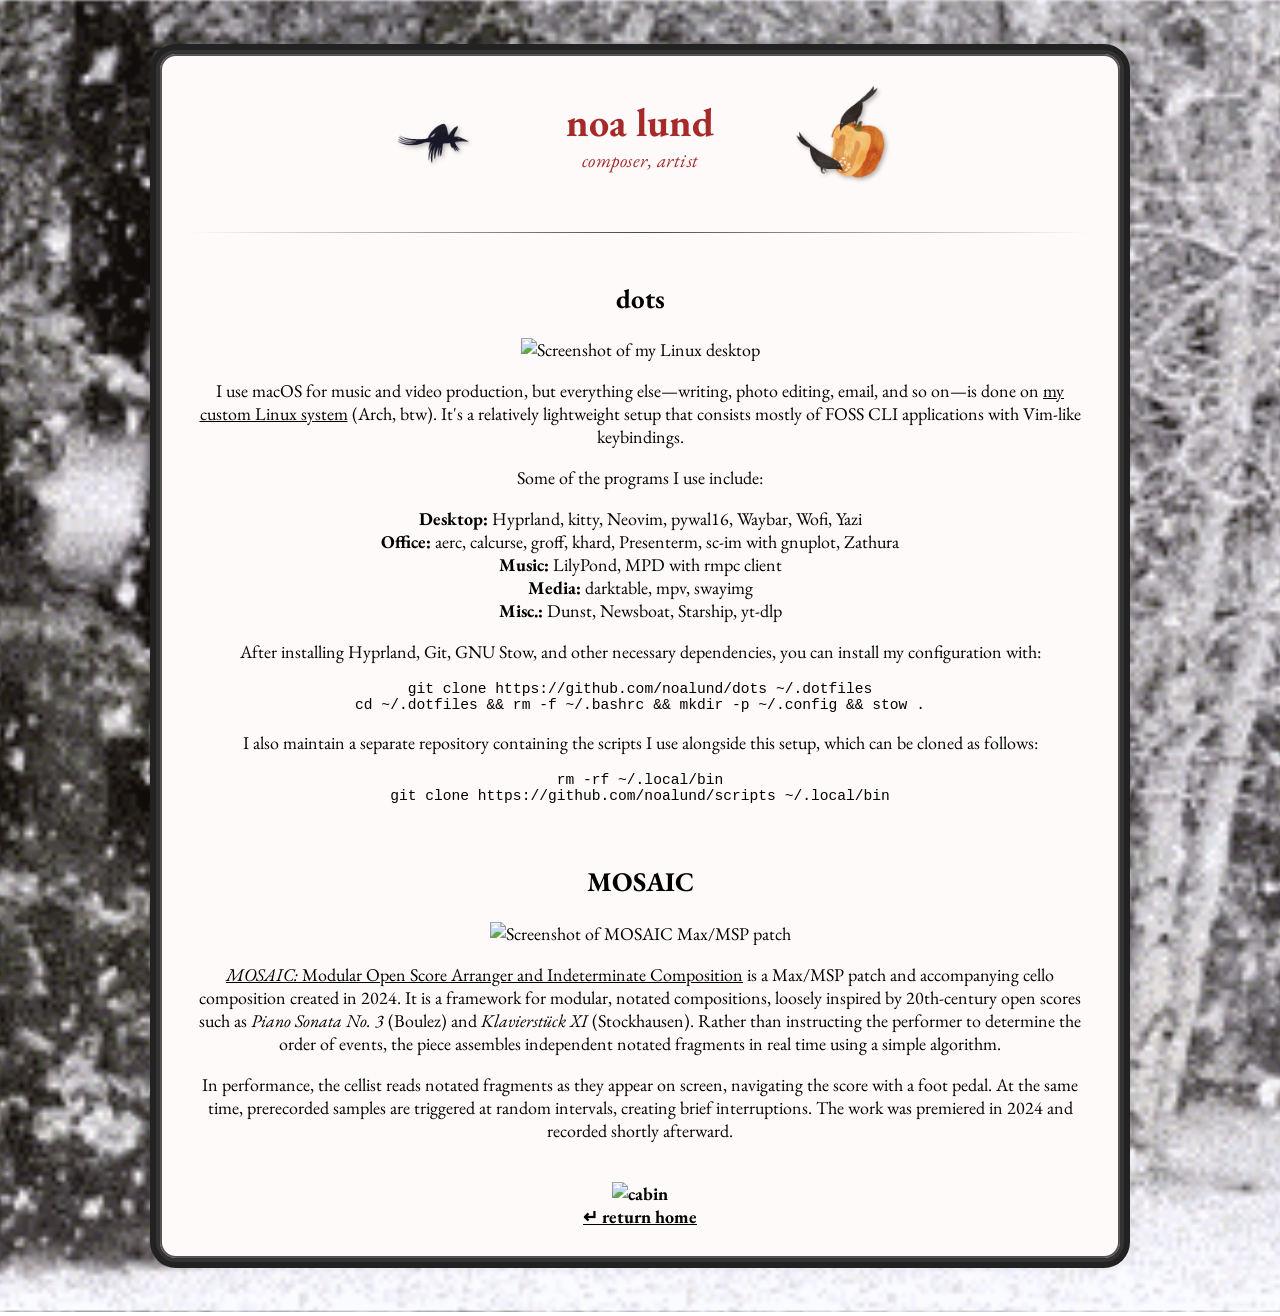
==== code.html @ 2c5be662 "add code projects page" ====
<!DOCTYPE html>
<html lang="en">
    <head>
        <meta charset="UTF-8">
        <meta name="viewport" content="width=device-width, initial-scale=1">
        <meta 
            name="description"
            content="Coding projects by Noa Lund.">
        <title>noa lund &ndash; code</title>
        <link href="style.css" rel="stylesheet">
        <link rel="icon" type="image/png" href="images/logo.png">
    </head>
    <body>
        <main>
            <header>
                <img src="images/crow.gif" alt="" class="header-gif left" title="credit to Perecz Annabella">
                <div>
                    <h1>noa lund</h1>
                    <p><em>composer, artist</em></p>
                </div>
                <img src="images/crows.gif" alt="" class="header-gif right" title="credit to Perecz Annabella">
            </header>
            <hr>
            <section>
                <h2>dots</h2>
                <img src="images/rice.png" alt="Screenshot of my Linux desktop" class="code-images">
                <p>
                    I use macOS for music and video production, but everything else—writing, photo editing, email, and so on—is done on <a href="https://github.com/noalund/dots" target="_blank" rel="noopener">my custom Linux system</a> (Arch, btw).
                    It's a relatively lightweight setup that consists mostly of FOSS CLI applications with Vim-like keybindings.
                </p>
                <p>Some of the programs I use include:</p>
                <ul>
                    <li><strong>Desktop:</strong> Hyprland, kitty, Neovim, pywal16, Waybar, Wofi, Yazi</li>
                    <li><strong>Office:</strong> aerc, calcurse, groff, khard, Presenterm, sc-im with gnuplot, Zathura</li>
                    <li><strong>Music:</strong> LilyPond, MPD with rmpc client</li>
                    <li><strong>Media:</strong> darktable, mpv, swayimg</li>
                    <li><strong>Misc.:</strong> Dunst, Newsboat, Starship, yt-dlp</li>
                </ul>
                <p>
                    After installing Hyprland, Git, GNU Stow, and other necessary dependencies, you can install my configuration with:
                </p>

<pre><code>git clone https://github.com/noalund/dots ~/.dotfiles
cd ~/.dotfiles && rm -f ~/.bashrc && mkdir -p ~/.config && stow .</code></pre>

                <p>
                    I also maintain a separate repository containing the scripts I use alongside this setup, which can be cloned as follows:
                </p>

<pre><code>rm -rf ~/.local/bin
git clone https://github.com/noalund/scripts ~/.local/bin</code></pre>
            </section>
            <br>
            <section>
                <h2>MOSAIC</h2>
                <img src="images/mosaic.jpg" alt="Screenshot of MOSAIC Max/MSP patch" class="code-images">
                <p>
                    <a href="https://github.com/noalund/MOSAIC" target="_blank" rel="noopener"><i>MOSAIC: </i>Modular Open Score Arranger and Indeterminate Composition</a> is a Max/MSP patch and accompanying cello composition created in 2024.
                    It is a framework for modular, notated compositions, loosely inspired by 20th-century open scores such as <i>Piano Sonata No. 3</i> (Boulez) and <i>Klavierstück XI</i> (Stockhausen). Rather than instructing the performer to determine the order of events, the piece assembles independent notated fragments in real time using a simple algorithm.
                </p>
                <p>
                    In performance, the cellist reads notated fragments as they appear on screen, navigating the score with a foot pedal.
                    At the same time, prerecorded samples are triggered at random intervals, creating brief interruptions.
                    The work was premiered in 2024 and recorded shortly afterward.
                </p>
            </section>
            <nav class="return-button">
                <img src="images/cabin.gif" alt="cabin" title="credit to &rsquo;TOrZoNBorZ&lsquo;">
                <br><a href="index.html">&#8629; return home</a>
            </nav>
        </main>
    </body>
</html>
---- style.css ----
@font-face {
    font-family: "EB Garamond";
    src: url("fonts/EBGaramond-VariableFont_wght.ttf") format("truetype");
    font-weight: 100 700;
    font-style: normal;
    font-display: swap;
}

@font-face {
    font-family: "EB Garamond";
    src: url("fonts/EBGaramond-Italic-VariableFont_wght.ttf") format("truetype");
    font-weight: 100 700;
    font-style: italic;
    font-display: swap;
}

body {
    font-size: 112.5%;
    font-family: "EB Garamond", "Garamond", Georgia, serif;
    font-weight: 400;
    background-image: url("images/snow.gif");
    background-size: cover;
    background-position: center;
    text-align: center;
    cursor: url('images/eye-cursor.png') 16 16, auto;
}

a {
    color: black;
}

ul {
    list-style-type: none;
    padding: 0;
}

hr {
    border: none;
    height: 1px;
    background: linear-gradient(
    to right,
    transparent 0%,
    rgba(0, 0, 0, 0.7) 50%,
    transparent 100%
    );
    margin: clamp(2rem, 5vw, 3rem) 0;
}

header {
    display: flex;
    align-items: center;
    justify-content: center;
    gap: 80px;
    margin-bottom: 20px;
    color: #A52A2A;
}

header .header-gif {
    width: 100px;
    height: 100px;
    object-fit: contain;
    filter: drop-shadow(2px 2px 2px rgba(0,0,0,0.3));
}

header h1,
header p {
    margin: 0;
}

header h1 {
    font-size: 2.5rem;
}

header p {
    font-size: 1.2rem;
    letter-spacing: 0.5px;
}

footer {
    margin-top: 40px;
}

main {
    background: snow;
    padding: 30px;
    max-width: 900px;
    margin: 50px auto;
    text-align: center;
    border: 4px solid #333;
    border-radius: 20px;
    box-shadow:
        inset 0 0 0 2px #555,
        0 0 0 6px #222,
        0 0 15px rgba(0,0,0,0.2);
}

#drop-cap::first-letter {
    float: left;
    font-size: 3rem;
    line-height: 1;
    padding-top: 0.05em;
}

#email-name {
    display: none;
}

.return-button {
    font-weight: bold;
    margin-top: 40px;
}

.return-button img {
    max-width: 75px;
}

.code-images {
    width: 100%;
    max-width: 800px;
    height: auto;
}
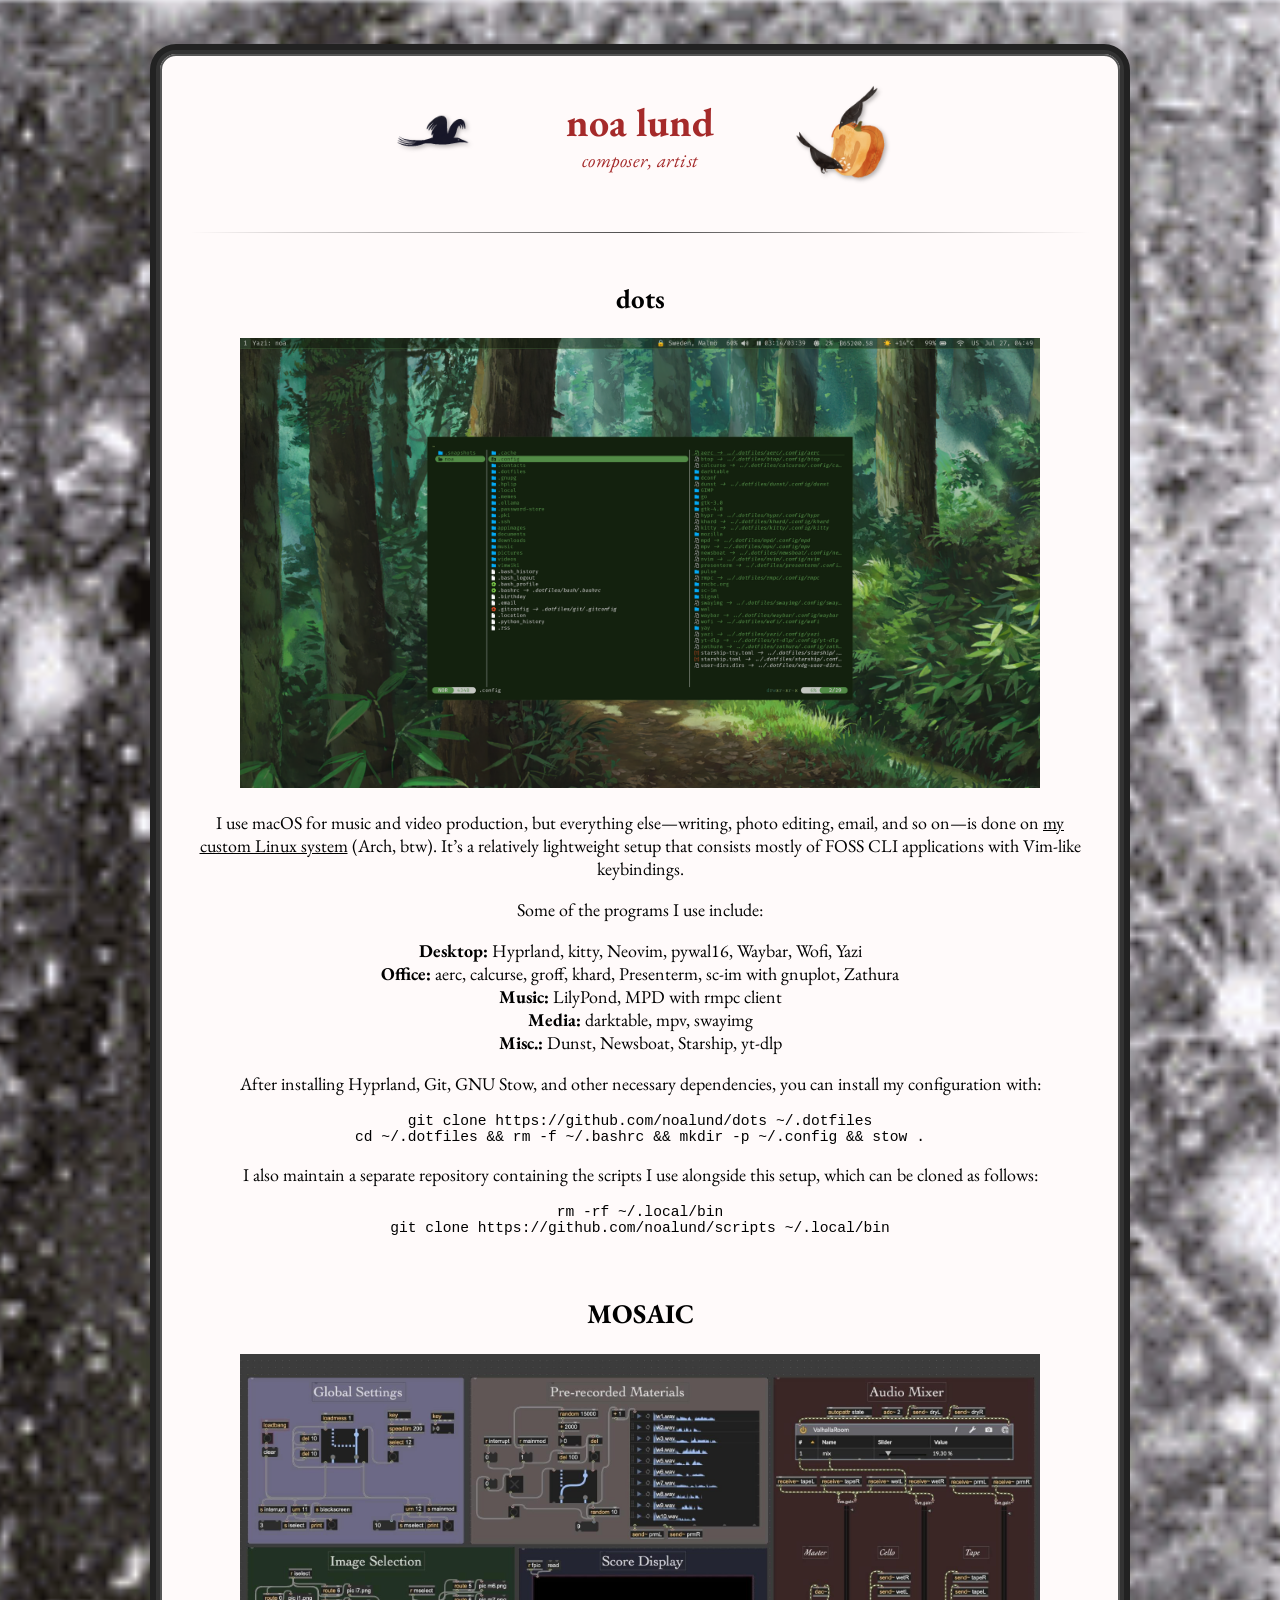
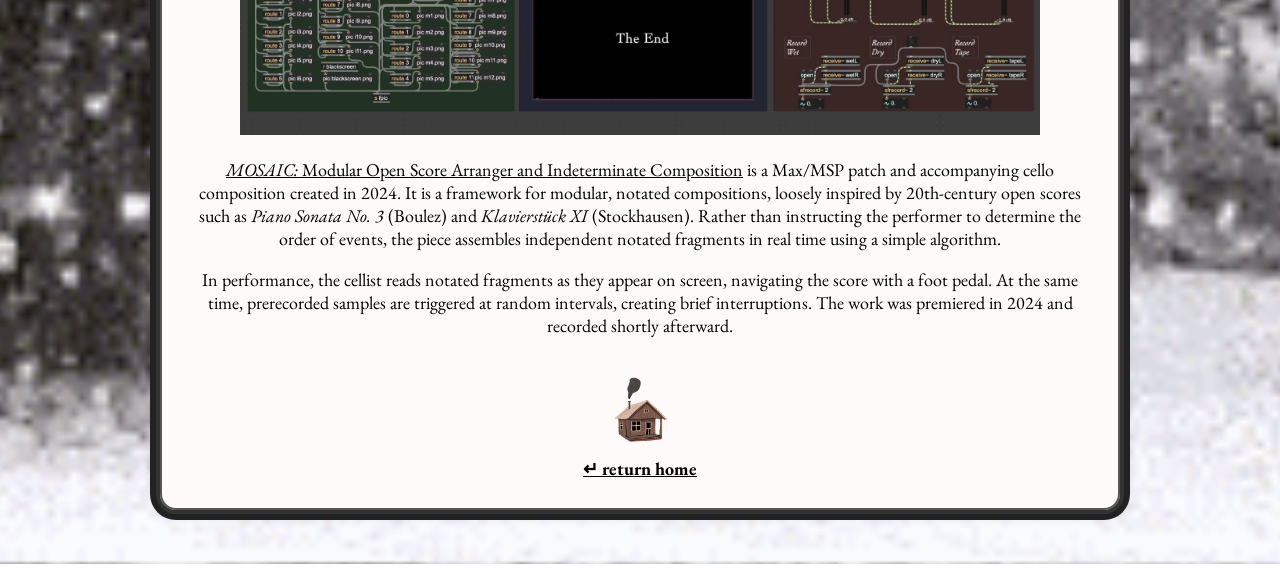
==== commit 5dca682d: "emdash & apostrophe html syntax consistency" ====
--- a/code.html
+++ b/code.html
@@ -25,8 +25,8 @@
                 <h2>dots</h2>
                 <img src="images/rice.png" alt="Screenshot of my Linux desktop" class="code-images">
                 <p>
-                    I use macOS for music and video production, but everything else—writing, photo editing, email, and so on—is done on <a href="https://github.com/noalund/dots" target="_blank" rel="noopener">my custom Linux system</a> (Arch, btw).
-                    It's a relatively lightweight setup that consists mostly of FOSS CLI applications with Vim-like keybindings.
+                    I use macOS for music and video production, but everything else&mdash;writing, photo editing, email, and so on&mdash;is done on <a href="https://github.com/noalund/dots" target="_blank" rel="noopener">my custom Linux system</a> (Arch, btw).
+                    It&rsquo;s a relatively lightweight setup that consists mostly of FOSS CLI applications with Vim-like keybindings.
                 </p>
                 <p>Some of the programs I use include:</p>
                 <ul>
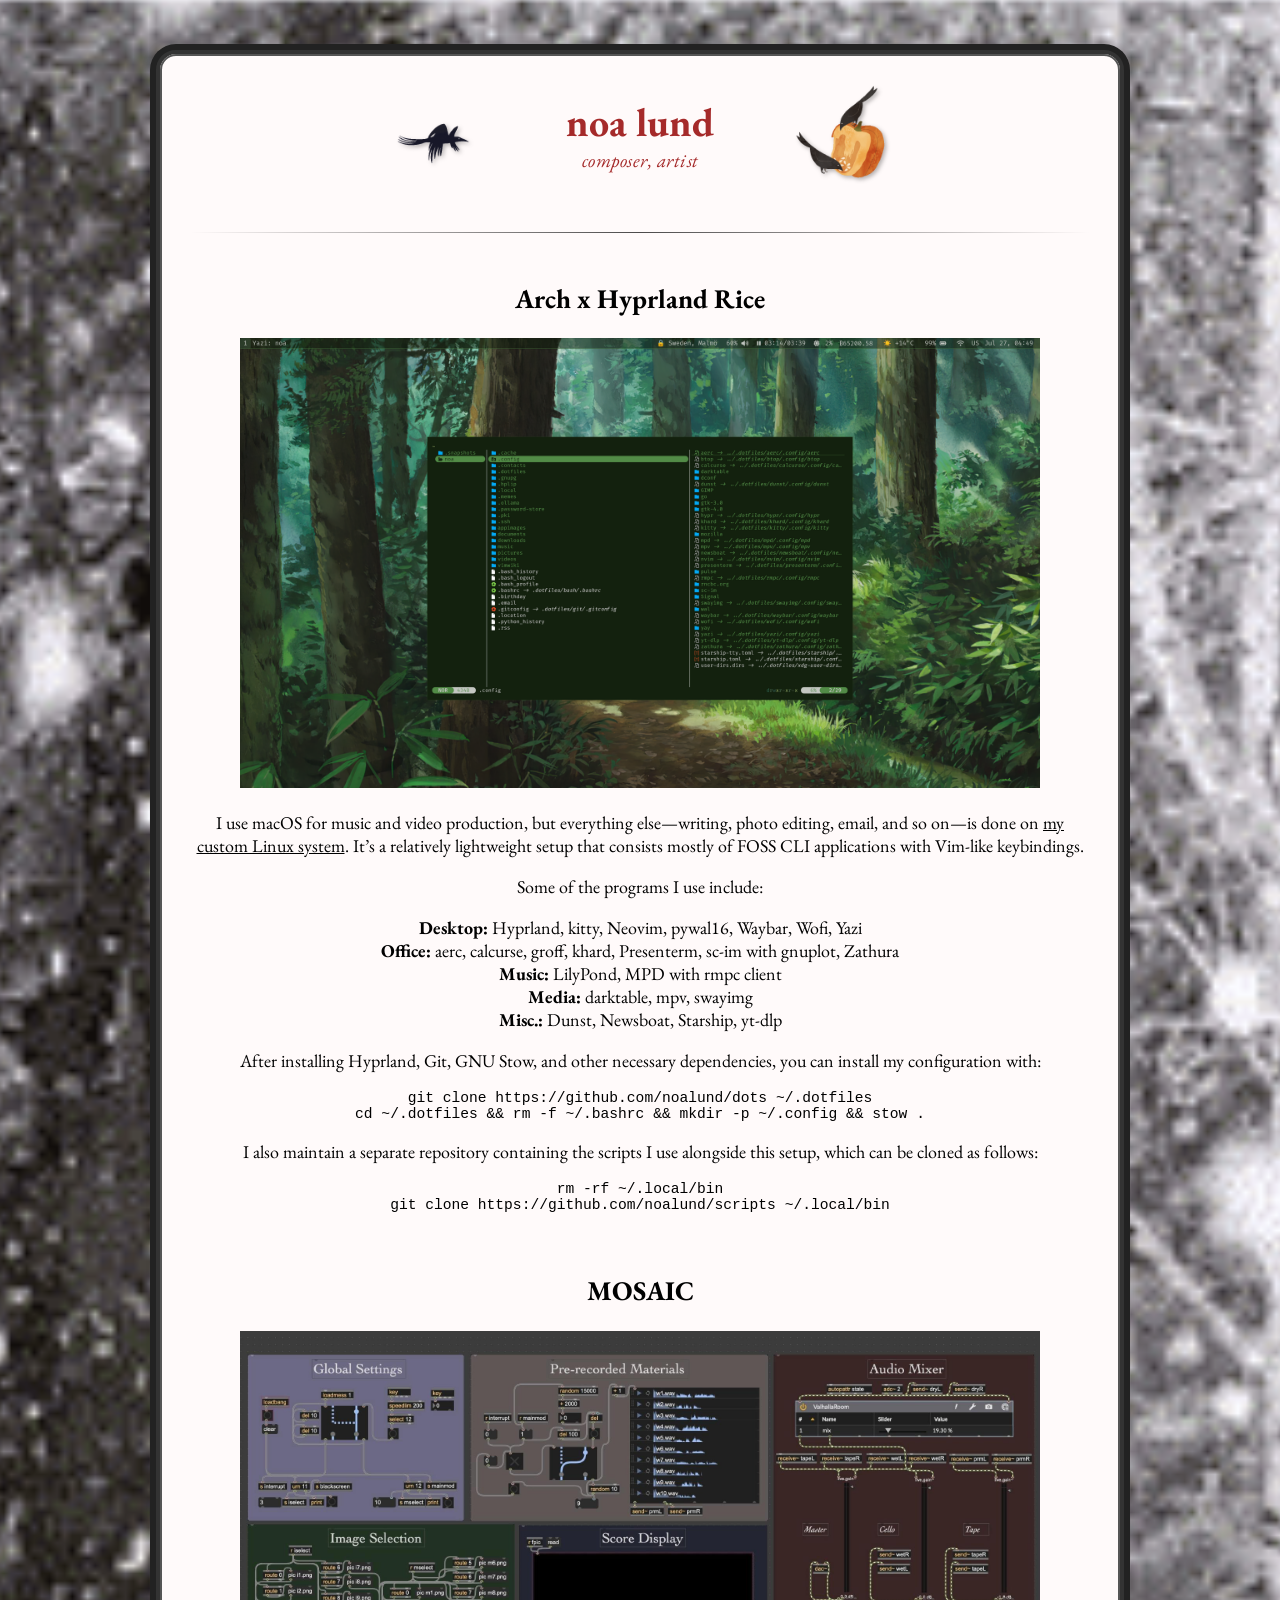
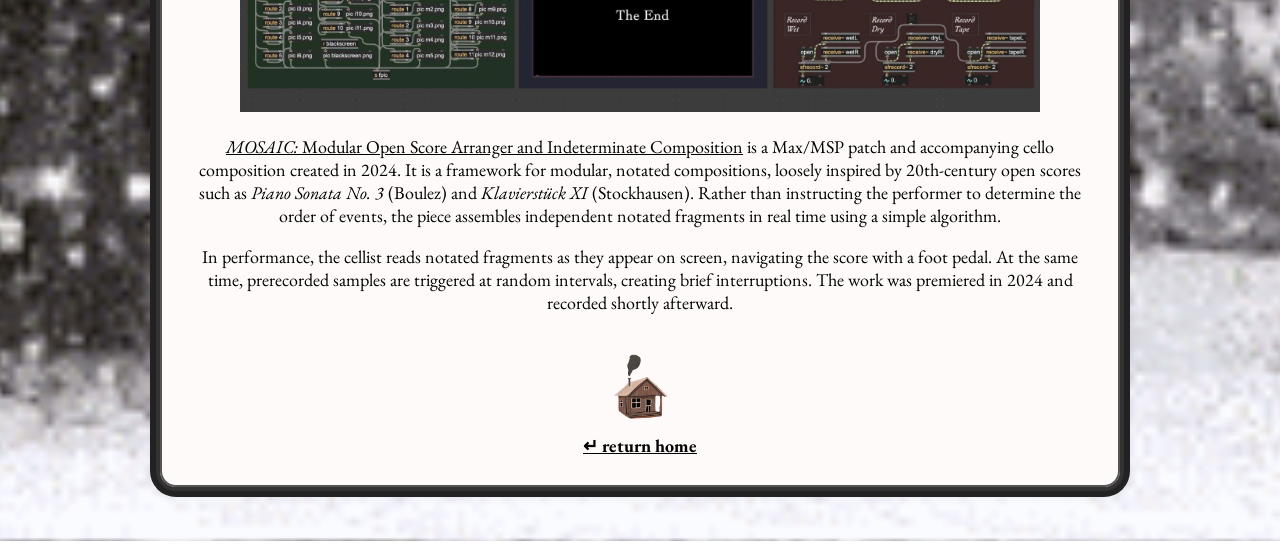
==== commit 3cad0ef1: "'dots' -> 'Arch x Hyprland Rice' h2" ====
--- a/code.html
+++ b/code.html
@@ -22,10 +22,10 @@
             </header>
             <hr>
             <section>
-                <h2>dots</h2>
+                <h2>Arch x Hyprland Rice</h2>
                 <img src="images/rice.png" alt="Screenshot of my Linux desktop" class="code-images">
                 <p>
-                    I use macOS for music and video production, but everything else&mdash;writing, photo editing, email, and so on&mdash;is done on <a href="https://github.com/noalund/dots" target="_blank" rel="noopener">my custom Linux system</a> (Arch, btw).
+                    I use macOS for music and video production, but everything else&mdash;writing, photo editing, email, and so on&mdash;is done on <a href="https://github.com/noalund/dots" target="_blank" rel="noopener">my custom Linux system</a>.
                     It&rsquo;s a relatively lightweight setup that consists mostly of FOSS CLI applications with Vim-like keybindings.
                 </p>
                 <p>Some of the programs I use include:</p>
--- a/style.css
+++ b/style.css
@@ -94,6 +94,19 @@
         0 0 15px rgba(0,0,0,0.2);
 }
 
+/*for people who use cell phones*/
+@media (max-width: 600px) {
+    header {
+        flex-direction: column;
+        gap: 1rem;
+    }
+
+    main {
+        margin: 1rem;
+        padding: 1rem;
+    }
+}
+
 #drop-cap::first-letter {
     float: left;
     font-size: 3rem;
@@ -119,3 +132,7 @@
     max-width: 800px;
     height: auto;
 }
+
+pre {
+    white-space: pre-wrap;
+}
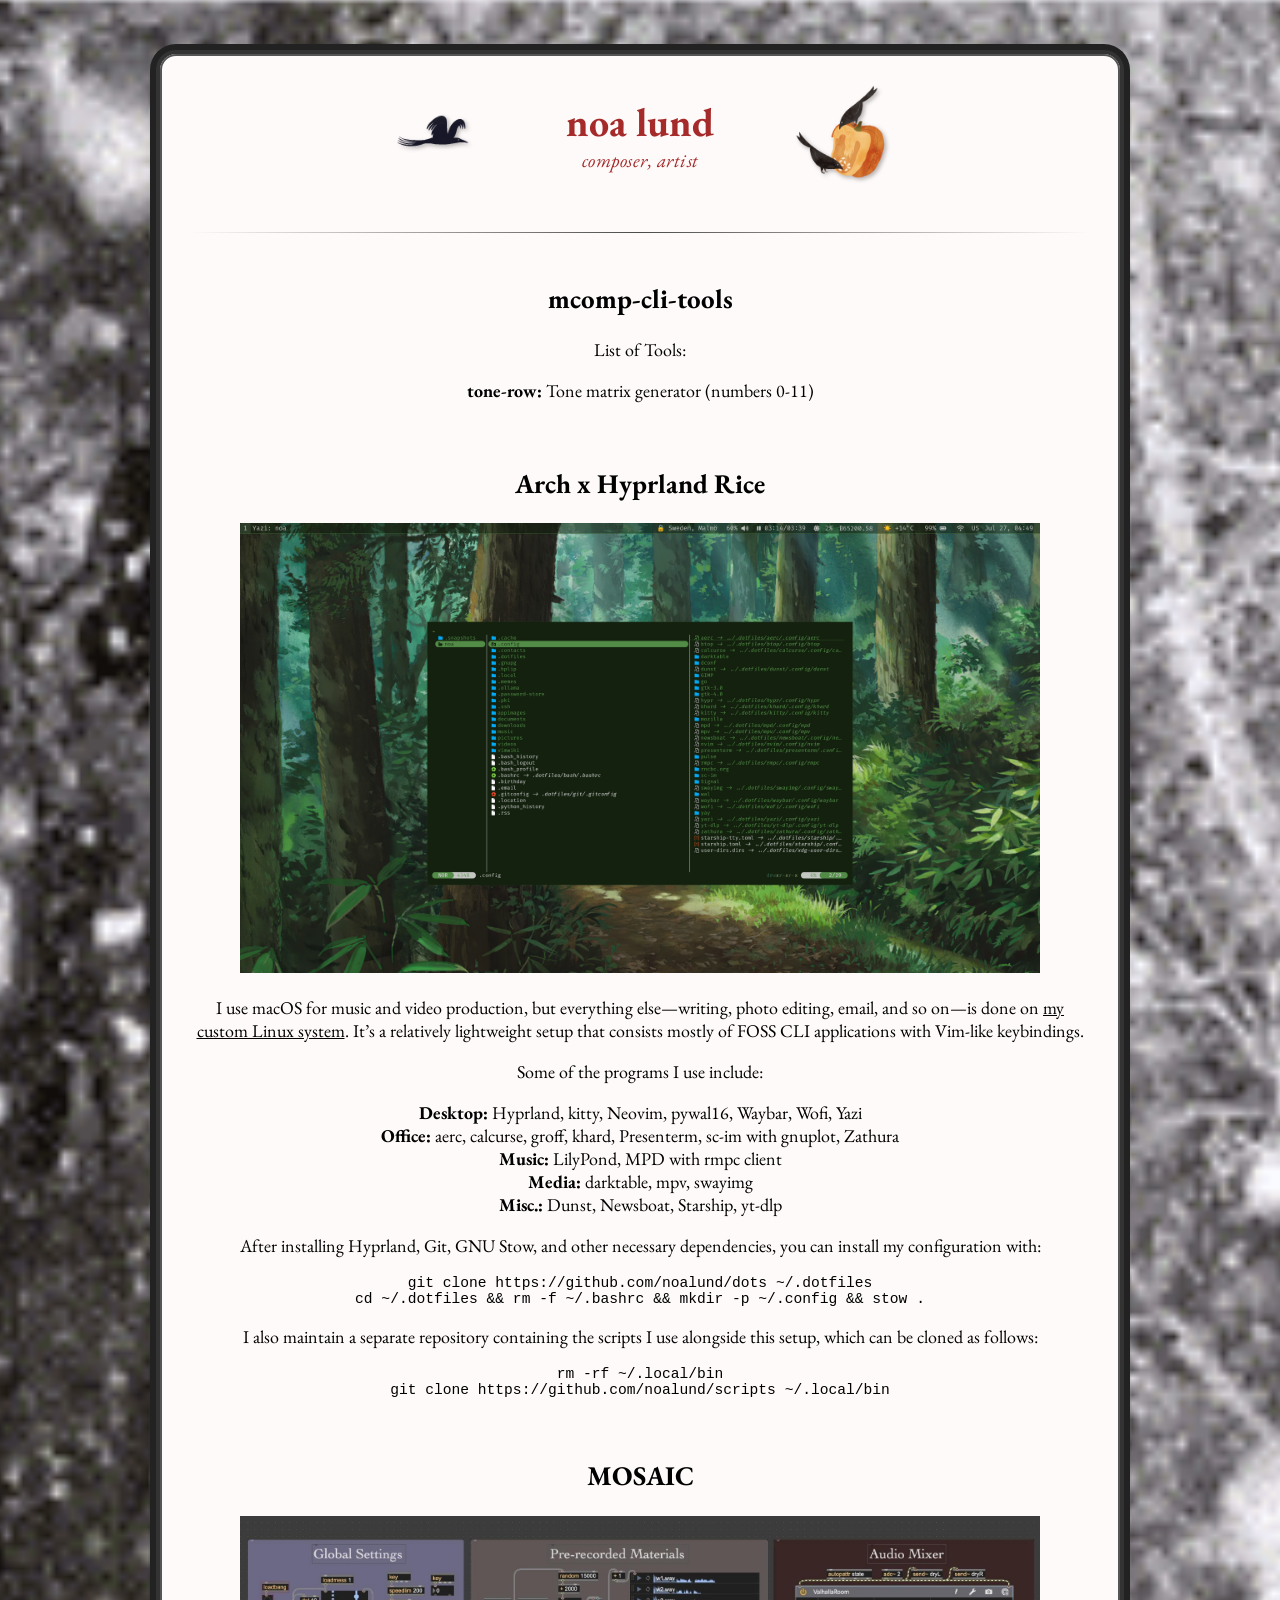
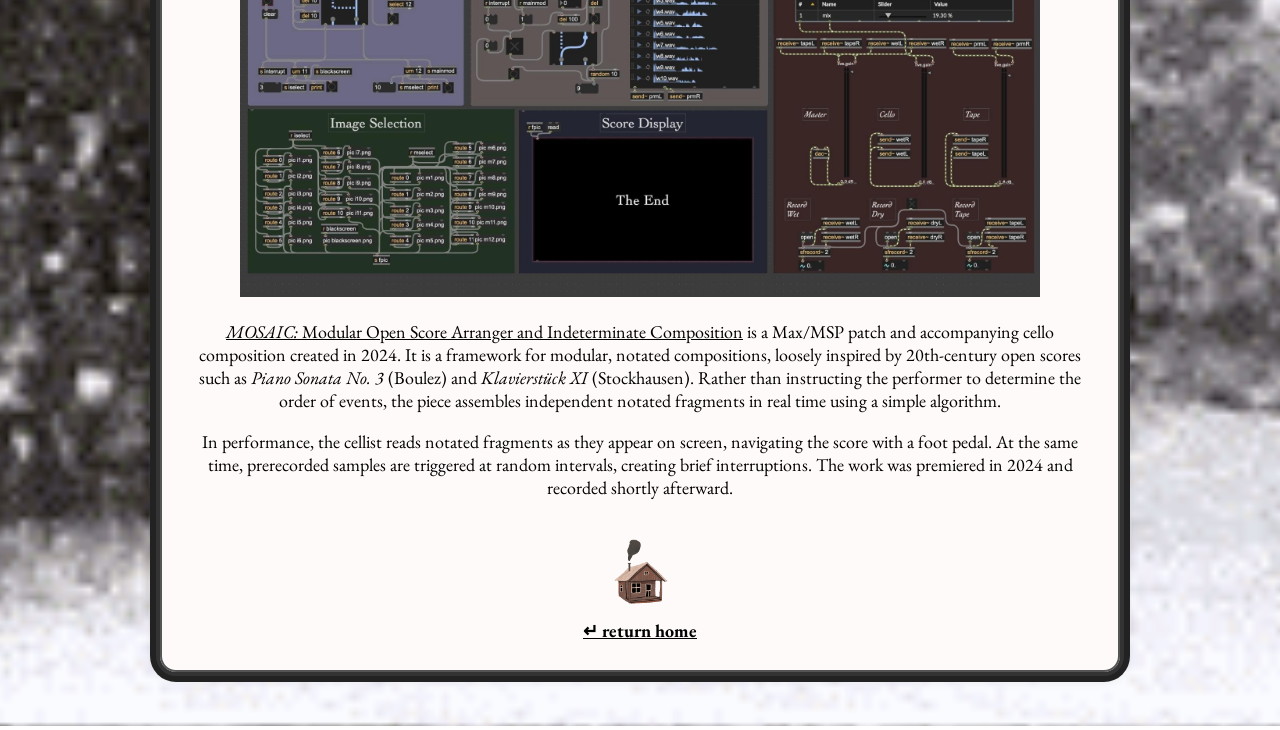
==== commit 55104920: "mcomp-cli-tools entry" ====
--- a/code.html
+++ b/code.html
@@ -21,6 +21,14 @@
                 <img src="images/crows.gif" alt="" class="header-gif right" title="credit to Perecz Annabella">
             </header>
             <hr>
+            <section>
+                <h2>mcomp-cli-tools</h2>
+                <p>List of Tools:</p>
+                <ul>
+                    <li><strong>tone-row: </strong> Tone matrix generator (numbers 0-11)</li>
+                </ul>
+            </section>
+            <br>
             <section>
                 <h2>Arch x Hyprland Rice</h2>
                 <img src="images/rice.png" alt="Screenshot of my Linux desktop" class="code-images">
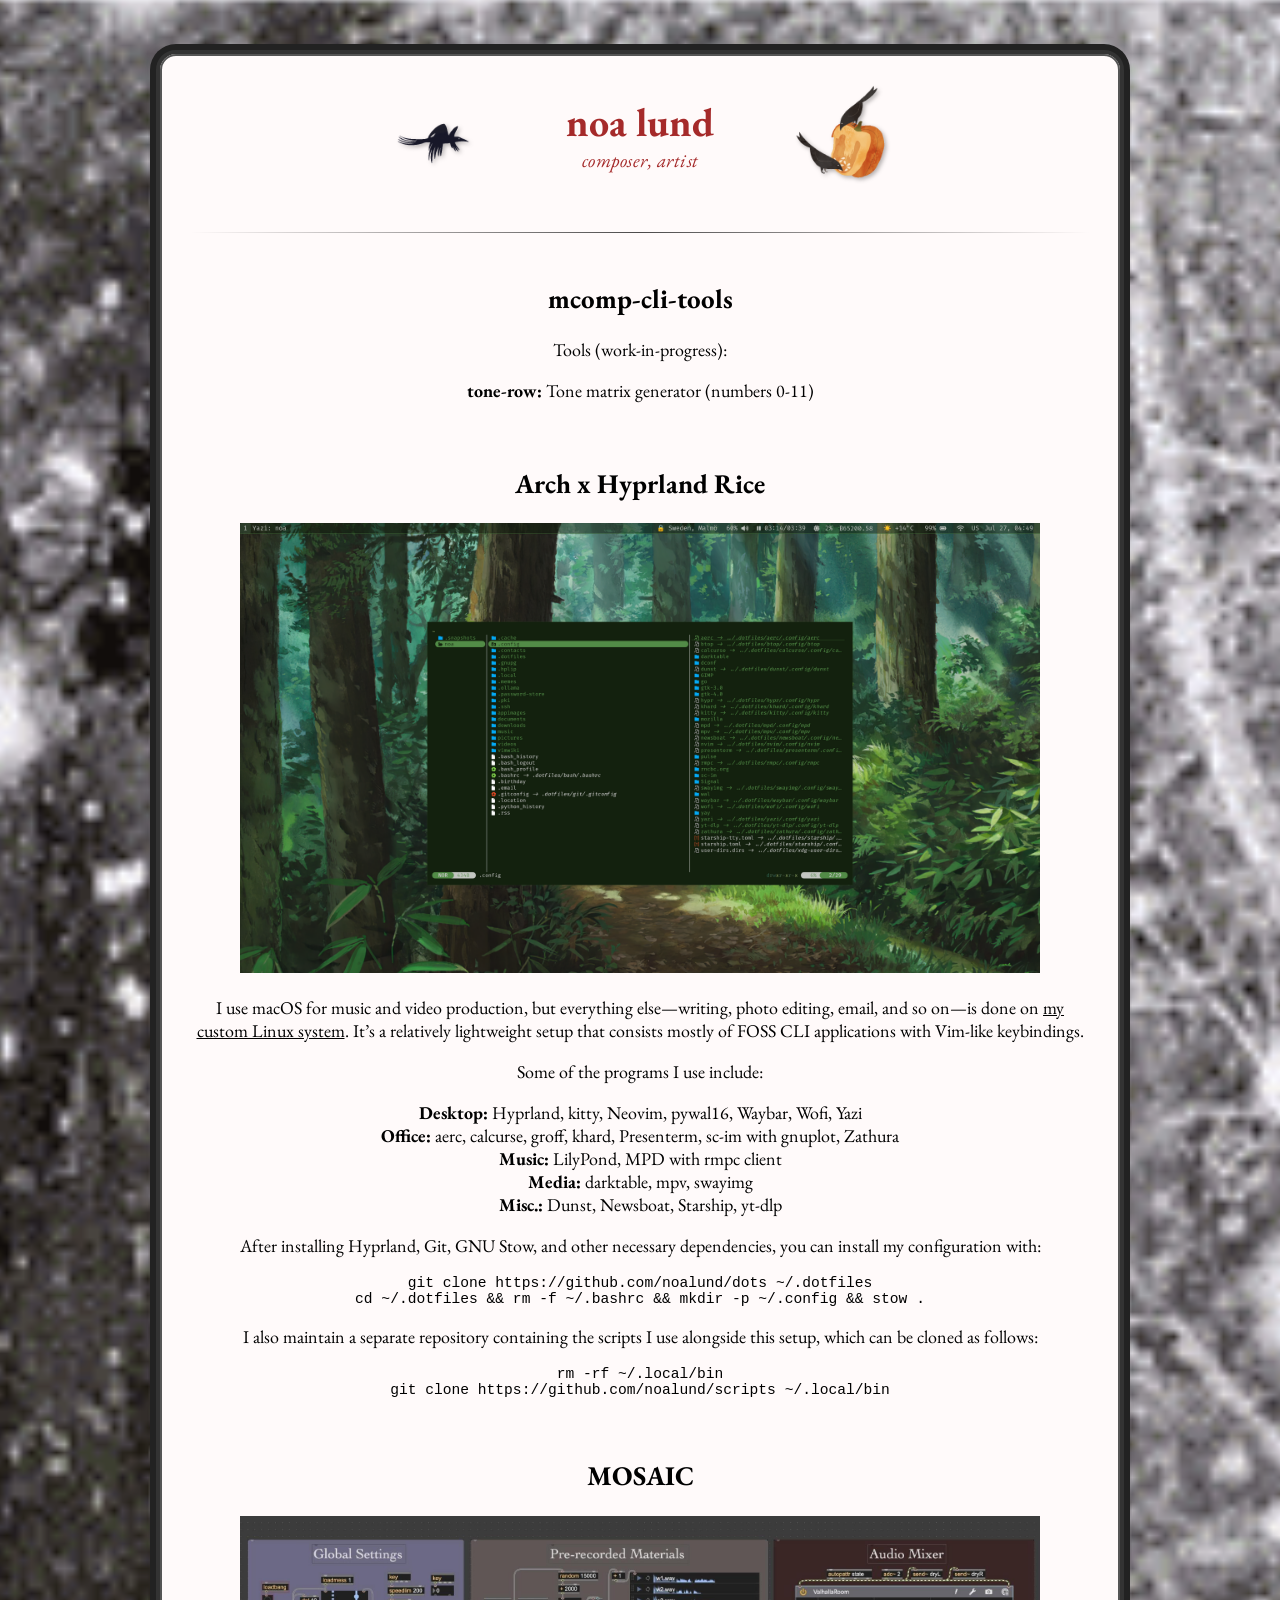
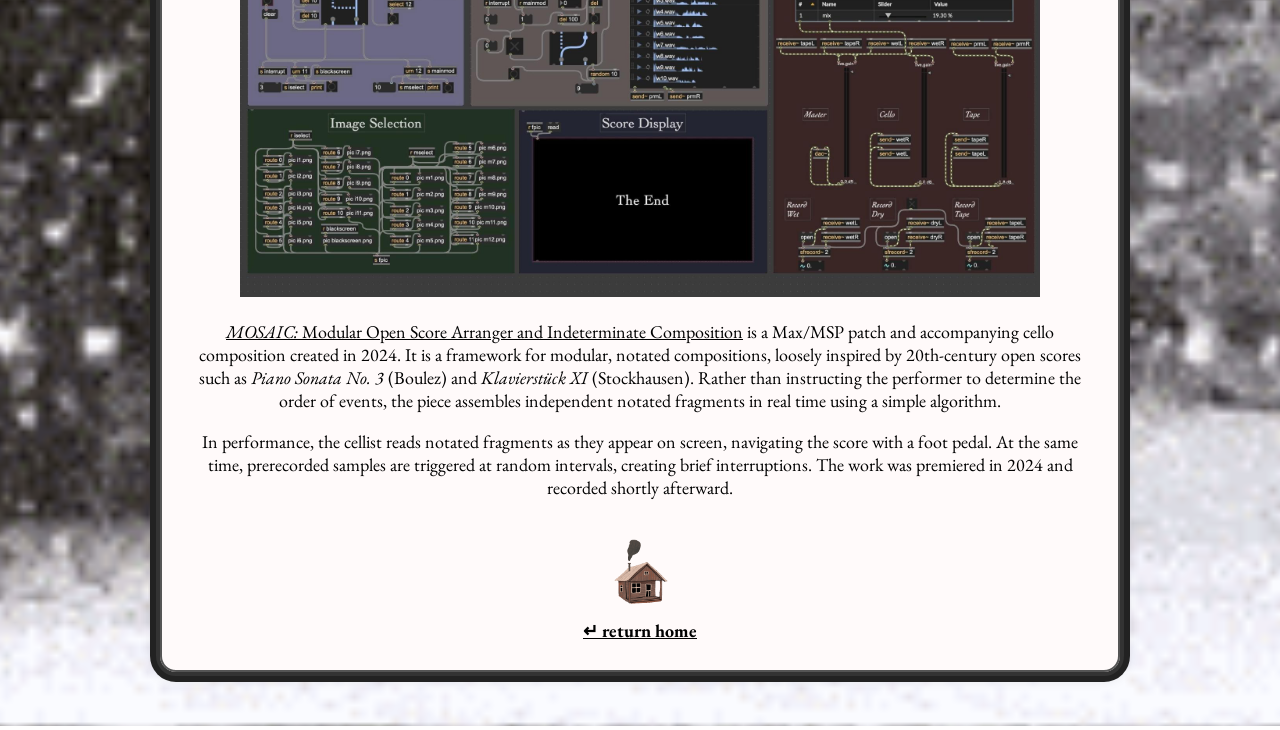
==== commit 3a8c7b64: "emphasize in-progress: mcomp-cli-tools repo" ====
--- a/code.html
+++ b/code.html
@@ -23,7 +23,7 @@
             <hr>
             <section>
                 <h2>mcomp-cli-tools</h2>
-                <p>List of Tools:</p>
+                <p>Tools (work-in-progress):</p>
                 <ul>
                     <li><strong>tone-row: </strong> Tone matrix generator (numbers 0-11)</li>
                 </ul>
--- a/style.css
+++ b/style.css
@@ -108,7 +108,6 @@
 }
 
 #drop-cap::first-letter {
-    float: left;
     font-size: 3rem;
     line-height: 1;
     padding-top: 0.05em;
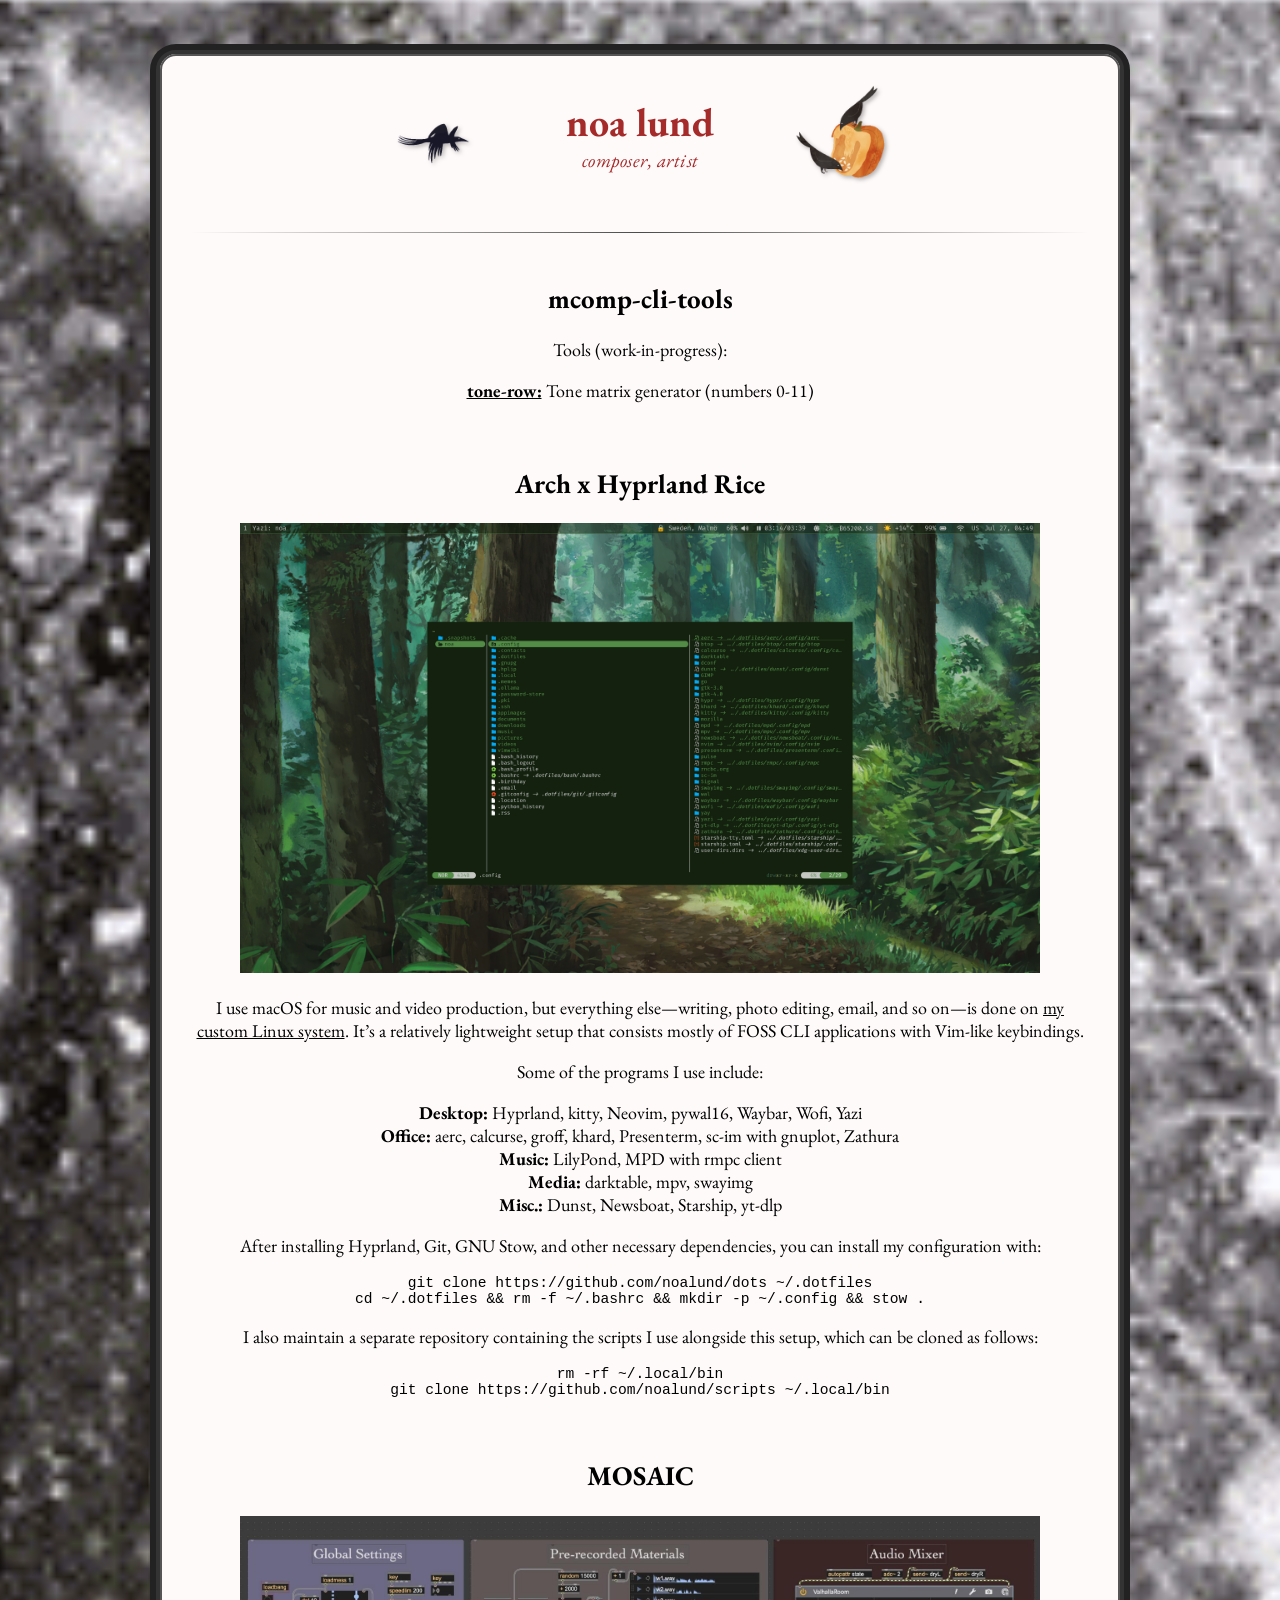
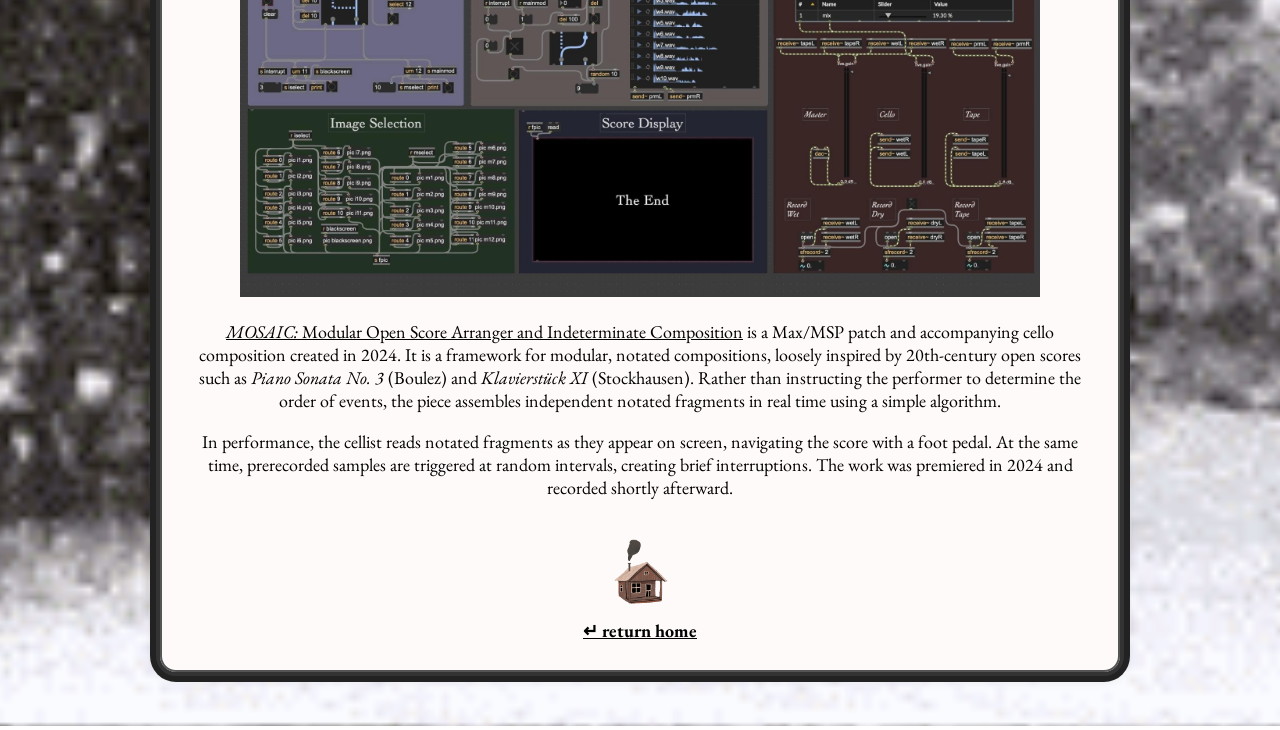
==== commit 02a13b24: "tone-row github link" ====
--- a/code.html
+++ b/code.html
@@ -25,7 +25,7 @@
                 <h2>mcomp-cli-tools</h2>
                 <p>Tools (work-in-progress):</p>
                 <ul>
-                    <li><strong>tone-row: </strong> Tone matrix generator (numbers 0-11)</li>
+                    <li><strong><a href="https://github.com/noalund/mcomp-cli-tools/blob/main/tone-row "target="_blank" rel="noopener">tone-row:</a></strong> Tone matrix generator (numbers 0-11)</li>
                 </ul>
             </section>
             <br>
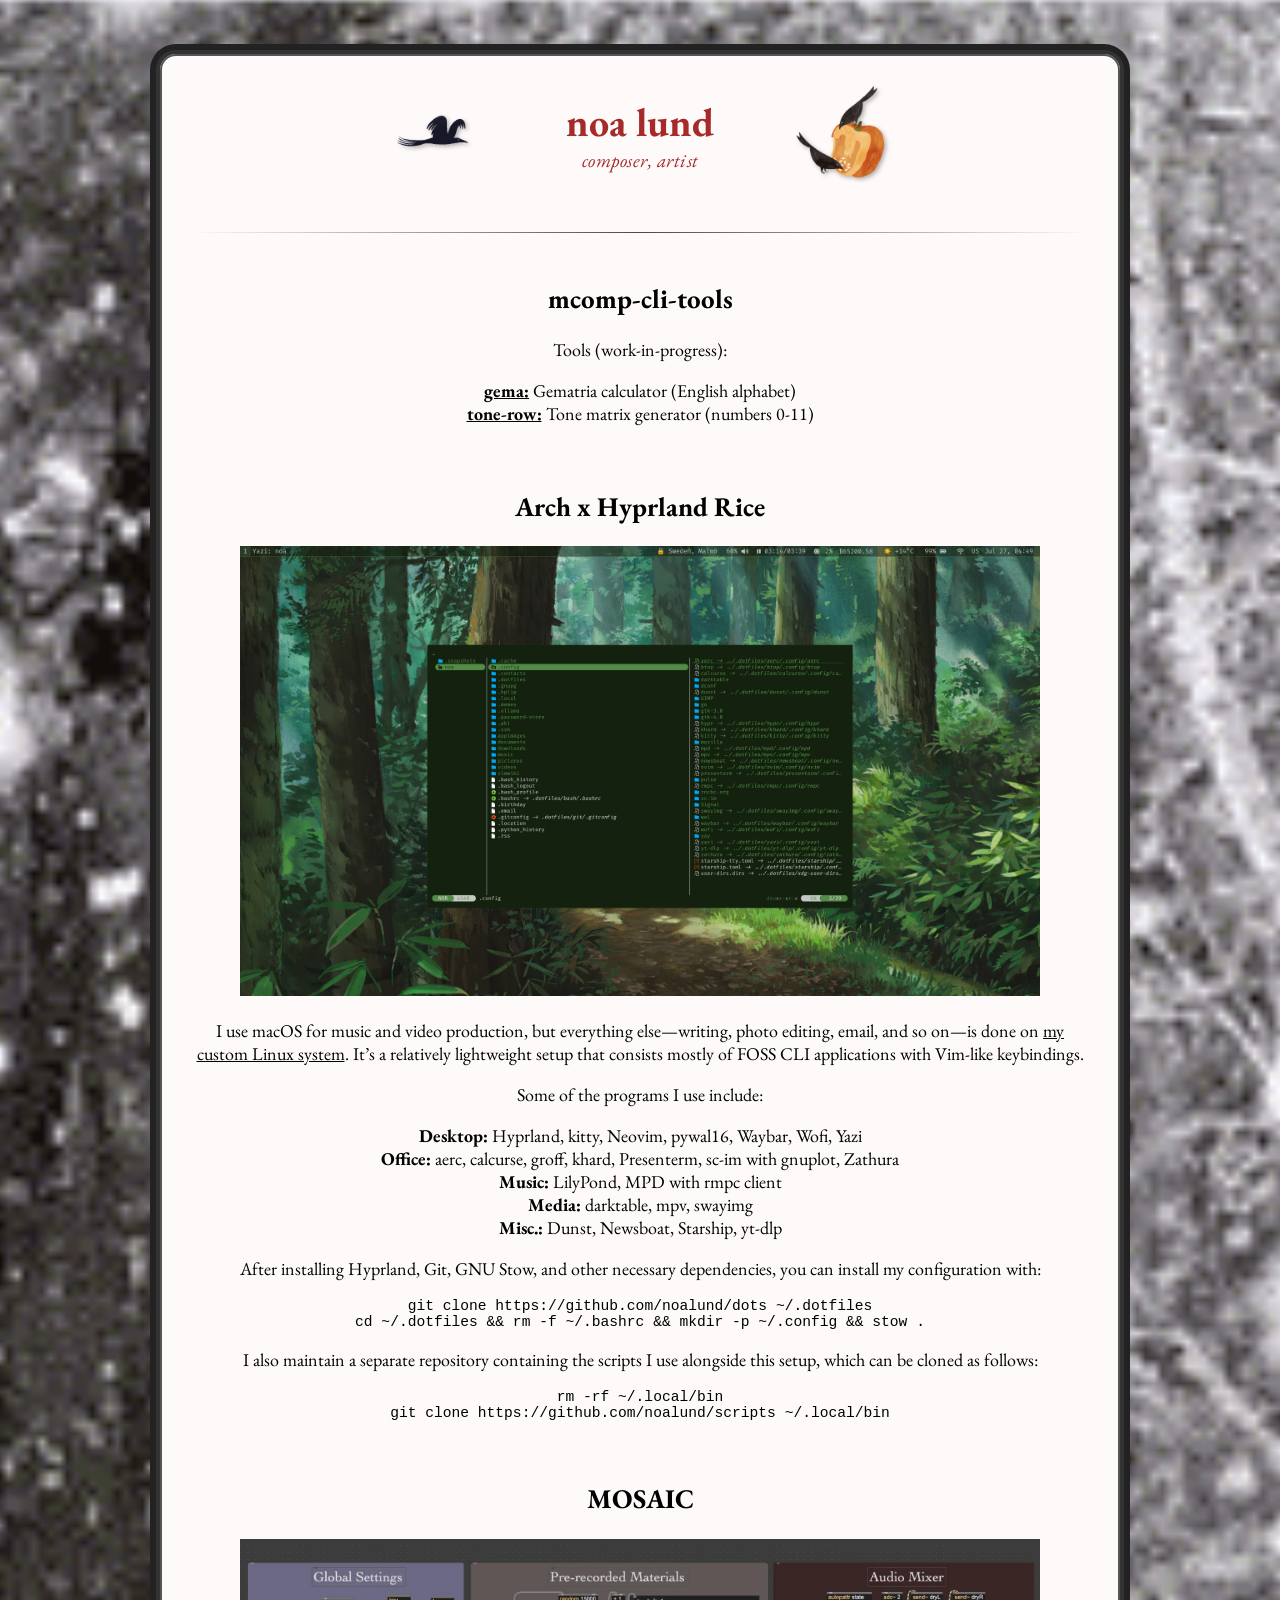
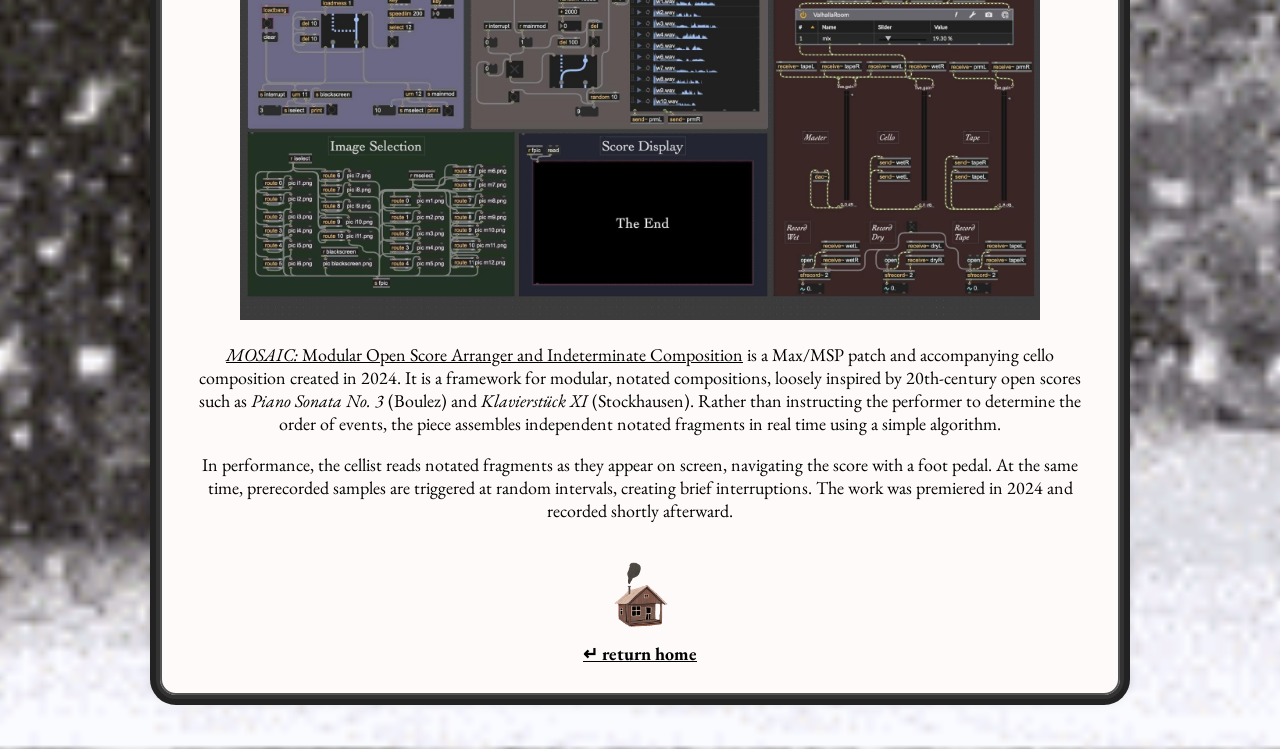
==== commit b8be9ca0: "add gema bit" ====
--- a/code.html
+++ b/code.html
@@ -25,6 +25,7 @@
                 <h2>mcomp-cli-tools</h2>
                 <p>Tools (work-in-progress):</p>
                 <ul>
+                    <li><strong><a href="https://github.com/noalund/mcomp-cli-tools/blob/main/gema "target="_blank" rel="noopener">gema:</a></strong> Gematria calculator (English alphabet)</li>
                     <li><strong><a href="https://github.com/noalund/mcomp-cli-tools/blob/main/tone-row "target="_blank" rel="noopener">tone-row:</a></strong> Tone matrix generator (numbers 0-11)</li>
                 </ul>
             </section>
--- a/style.css
+++ b/style.css
@@ -126,10 +126,17 @@
     max-width: 75px;
 }
 
+.code-images, .image-page-images {
+    width: 100%;
+    height: auto;
+}
+
 .code-images {
-    width: 100%;
     max-width: 800px;
-    height: auto;
+}
+
+.image-page-images {
+    max-width: 600px;
 }
 
 pre {
